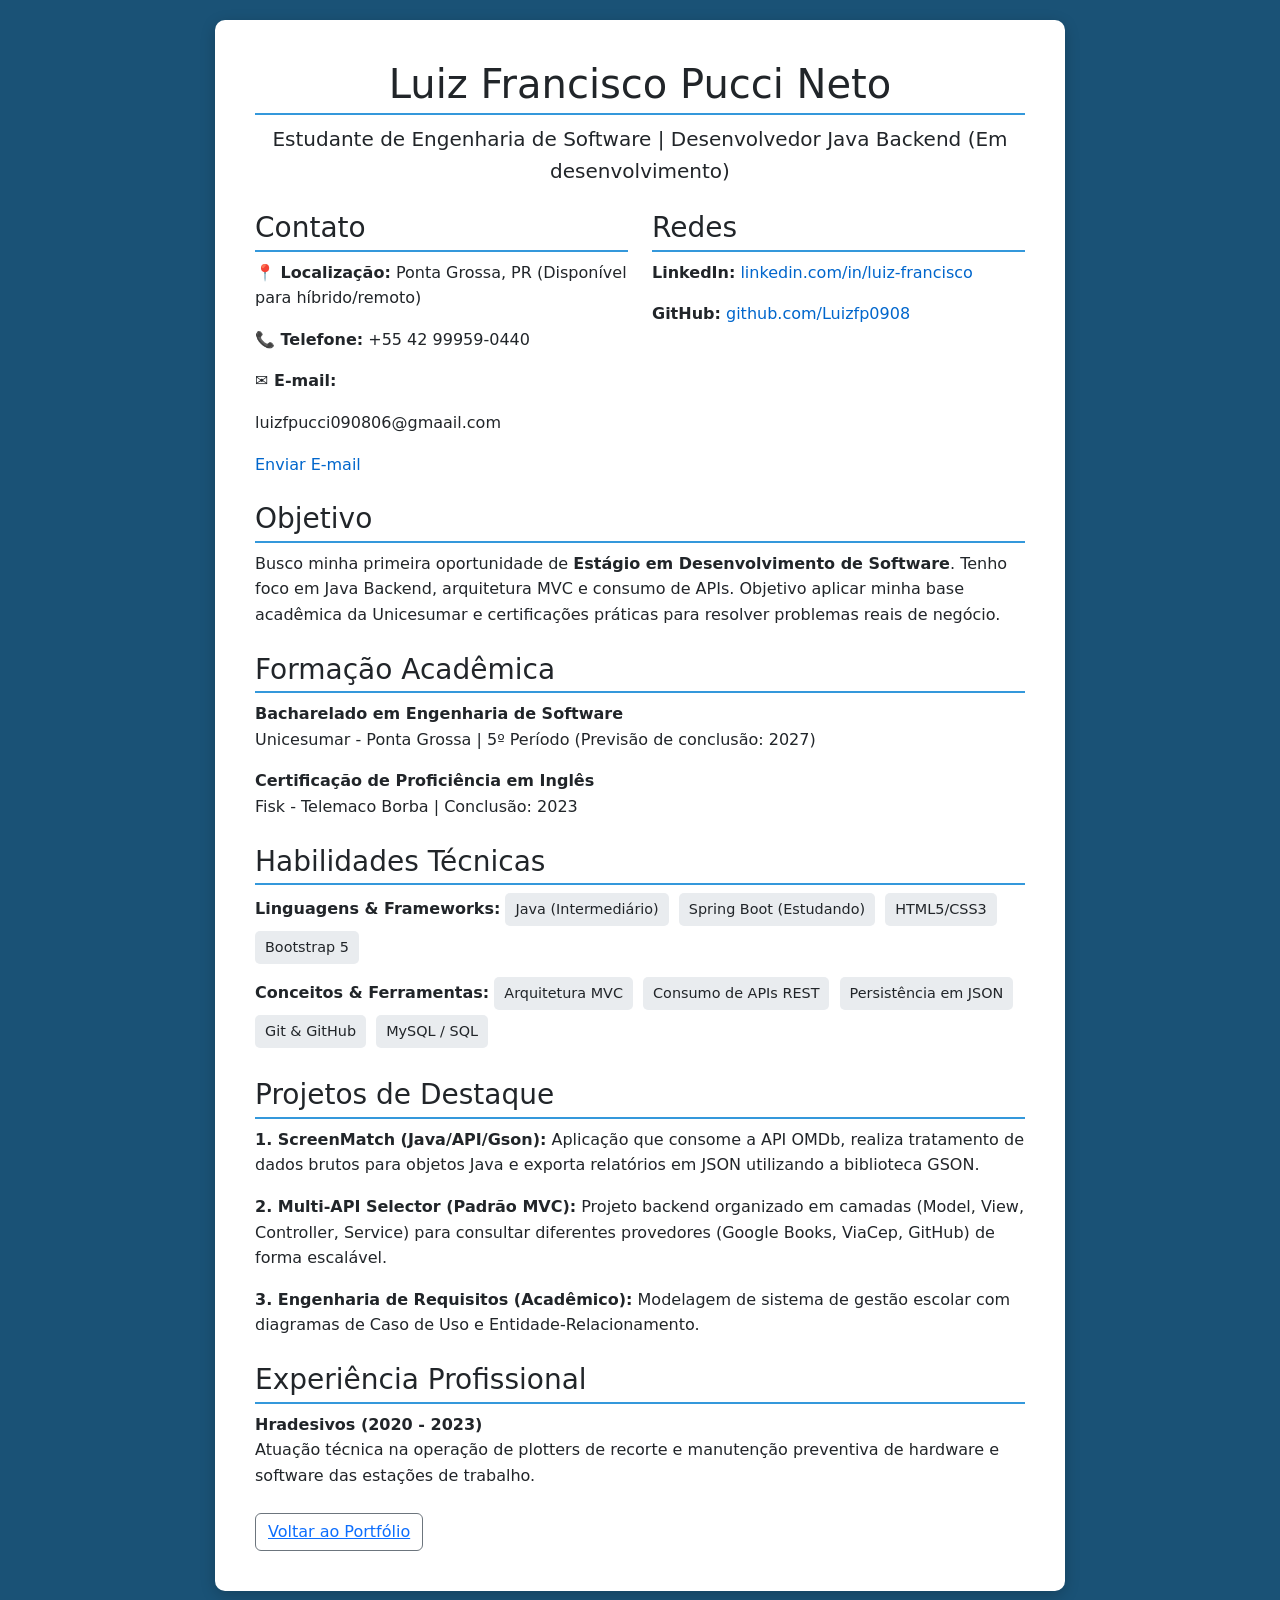
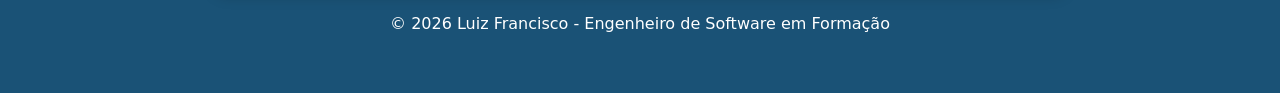
==== Projeto_LuizCurriculo.html @ 41b2319d "Fix email typo and update education information Corrected email address and updated educational deta" ====
<!doctype html>
<html lang="pt-br">
  <head>
    <meta charset="UTF-8" />
    <meta name="viewport" content="width=device-width, initial-scale=1.0" />
    <link
      href="https://cdn.jsdelivr.net/npm/bootstrap@5.3.3/dist/css/bootstrap.min.css"
      rel="stylesheet"
    />
    <link rel="shortcut icon" href="img/LogoLuiz.ico.ico" type="image/x-icon" />
    <title>Currículo - Luiz Francisco</title>
    <style>
      body {
        line-height: 1.6;
        margin: 0;
        padding: 20px;
        background-color: #1a5276; /* Tom de azul mais profissional */
      }

      h1,
      h3 {
        color: #212529;
        border-bottom: 2px solid #3498db;
        padding-bottom: 5px;
      }

      .container {
        border-radius: 10px;
        max-width: 850px;
        margin: 0 auto;
        background-color: #fff;
        padding: 40px;
        box-shadow: 0 4px 15px rgba(0, 0, 0, 0.2);
      }

      .section {
        margin-bottom: 25px;
      }

      .link {
        color: #0066cc;
        text-decoration: none;
        font-weight: 500;
      }

      .link:hover {
        text-decoration: underline;
      }

      .tech-badge {
        background-color: #e9ecef;
        padding: 5px 10px;
        border-radius: 5px;
        font-size: 0.9em;
        margin-right: 5px;
        display: inline-block;
        margin-bottom: 5px;
      }

      footer {
        color: white;
        text-align: center;
        padding: 20px;
      }

      .btn-group {
        gap: 10px;
        display: flex;
        margin-top: 20px;
      }

      .btn-group a {
        text-decoration: none;
        color: inherit;
      }
    </style>
  </head>

  <body>
    <div class="container">
      <header class="text-center mb-4">
        <h1>Luiz Francisco Pucci Neto</h1>
        <p class="lead">
          Estudante de Engenharia de Software | Desenvolvedor Java Backend (Em desenvolvimento)
        </p>
      </header>

      <div class="row">
        <div class="col-md-6">
          <div class="section">
            <h3>Contato</h3>
            <p>
              <strong>📍 Localização:</strong> Ponta Grossa, PR (Disponível para
              híbrido/remoto)
            </p>
            <p><strong>📞 Telefone:</strong> +55 42 99959-0440</p>
            <p>
              <strong>✉️ E-mail:</strong>
              <p>luizfpucci090806@gmaail.com</p>
              <a href="mailto:luizfpucci090806@gmail.com" class="link"
                >Enviar E-mail</a
              >
            </p>
          </div>
        </div>
        <div class="col-md-6">
          <div class="section">
            <h3>Redes</h3>
            <p>
              <strong>LinkedIn:</strong>
              <a
                href="https://www.linkedin.com/in/luiz-francisco-pucci-905b01300"
                target="_blank"
                class="link"
                >linkedin.com/in/luiz-francisco</a
              >
            </p>
            <p>
              <strong>GitHub:</strong>
              <a
                href="https://github.com/Luizfp0908"
                target="_blank"
                class="link"
                >github.com/Luizfp0908</a
              >
            </p>
          </div>
        </div>
      </div>

      <div class="section">
        <h3>Objetivo</h3>
        <p>
          Busco minha primeira oportunidade de
          <strong>Estágio em Desenvolvimento de Software</strong>. Tenho foco em
          Java Backend, arquitetura MVC e consumo de APIs. Objetivo aplicar
          minha base acadêmica da Unicesumar e certificações práticas para
          resolver problemas reais de negócio.
        </p>
      </div>

      <div class="section">
        <h3>Formação Acadêmica</h3>
        <p>
          <strong>Bacharelado em Engenharia de Software</strong><br />
          Unicesumar - Ponta Grossa | 5º Período (Previsão de conclusão: 2027)
        </p>
        <p>
          <strong>Certificação de Proficiência em Inglês</strong><br />
          Fisk - Telemaco Borba | Conclusão: 2023
        </p>
      </div>

      <div class="section">
        <h3>Habilidades Técnicas</h3>
        <div>
          <strong>Linguagens & Frameworks:</strong>
          <span class="tech-badge">Java (Intermediário)</span>
          <span class="tech-badge">Spring Boot (Estudando)</span>
          <span class="tech-badge">HTML5/CSS3</span>
          <span class="tech-badge">Bootstrap 5</span>
        </div>
        <div class="mt-2">
          <strong>Conceitos & Ferramentas:</strong>
          <span class="tech-badge">Arquitetura MVC</span>
          <span class="tech-badge">Consumo de APIs REST</span>
          <span class="tech-badge">Persistência em JSON</span>
          <span class="tech-badge">Git & GitHub</span>
          <span class="tech-badge">MySQL / SQL</span>
        </div>
      </div>

      <div class="section">
        <h3>Projetos de Destaque</h3>
        <p>
          <strong>1. ScreenMatch (Java/API/Gson):</strong> Aplicação que consome
          a API OMDb, realiza tratamento de dados brutos para objetos Java e
          exporta relatórios em JSON utilizando a biblioteca GSON.
        </p>
        <p>
          <strong>2. Multi-API Selector (Padrão MVC):</strong> Projeto backend
          organizado em camadas (Model, View, Controller, Service) para
          consultar diferentes provedores (Google Books, ViaCep, GitHub) de
          forma escalável.
        </p>
        <p>
          <strong>3. Engenharia de Requisitos (Acadêmico):</strong> Modelagem de
          sistema de gestão escolar com diagramas de Caso de Uso e
          Entidade-Relacionamento.
        </p>
      </div>

      <div class="section">
        <h3>Experiência Profissional</h3>
        <p>
          <strong>Hradesivos (2020 - 2023)</strong><br />
          Atuação técnica na operação de plotters de recorte e manutenção
          preventiva de hardware e software das estações de trabalho.
        </p>
      </div>

        <button type="button" class="btn btn-outline-secondary">
          <a href="https://luizfp0908.github.io/MeuCurriculo/">Voltar ao Portfólio</a>
        </button>
      </div>
    </div>

    <footer>
      <p>&copy; 2026 Luiz Francisco - Engenheiro de Software em Formação</p>
    </footer>
  </body>
</html>
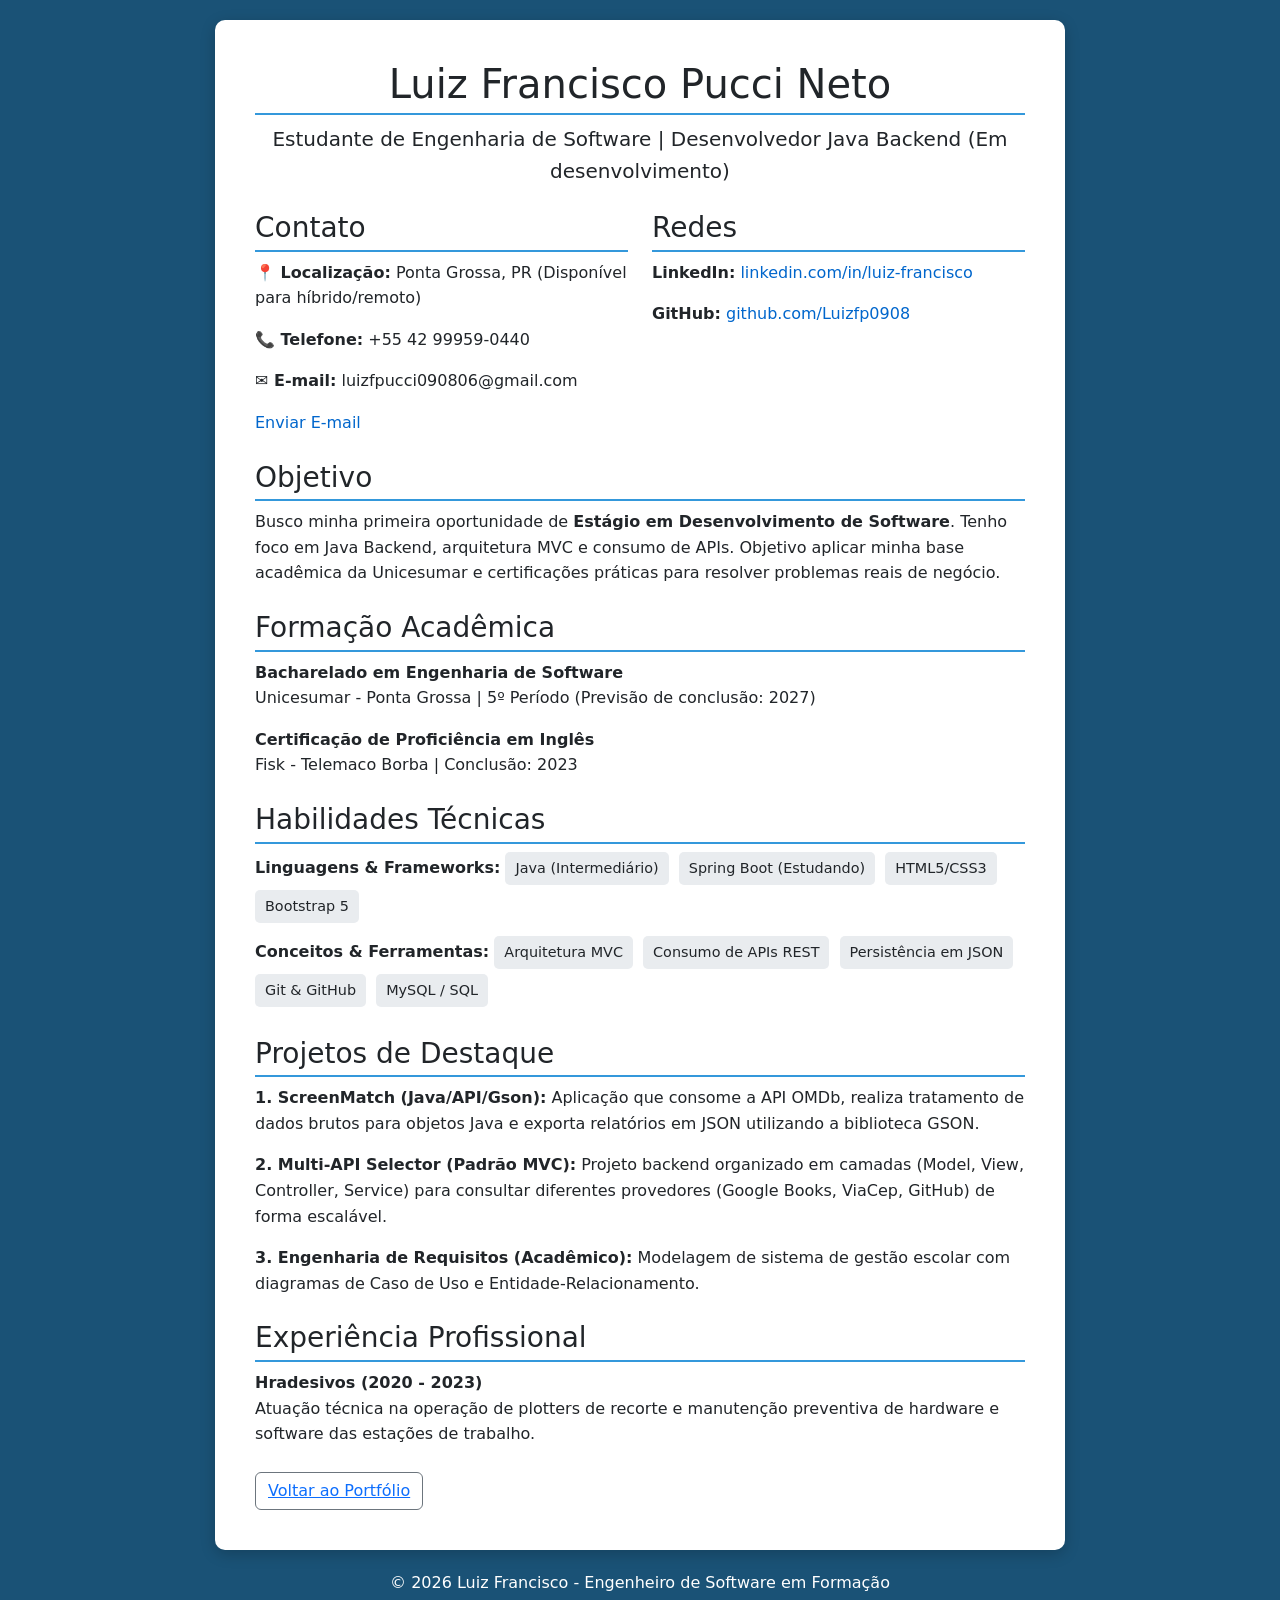
==== commit 336c0449: "Update Projeto_LuizCurriculo.html" ====
--- a/Projeto_LuizCurriculo.html
+++ b/Projeto_LuizCurriculo.html
@@ -14,7 +14,7 @@
         line-height: 1.6;
         margin: 0;
         padding: 20px;
-        background-color: #1a5276; /* Tom de azul mais profissional */
+        background-color: #1a5276;
       }
 
       h1,
@@ -95,11 +95,9 @@
             </p>
             <p><strong>📞 Telefone:</strong> +55 42 99959-0440</p>
             <p>
-              <strong>✉️ E-mail:</strong>
-              <p>luizfpucci090806@gmaail.com</p>
+              <strong>✉️ E-mail:</strong> luizfpucci090806@gmail.com</p>
               <a href="mailto:luizfpucci090806@gmail.com" class="link"
-                >Enviar E-mail</a
-              >
+                >Enviar E-mail</a>
             </p>
           </div>
         </div>
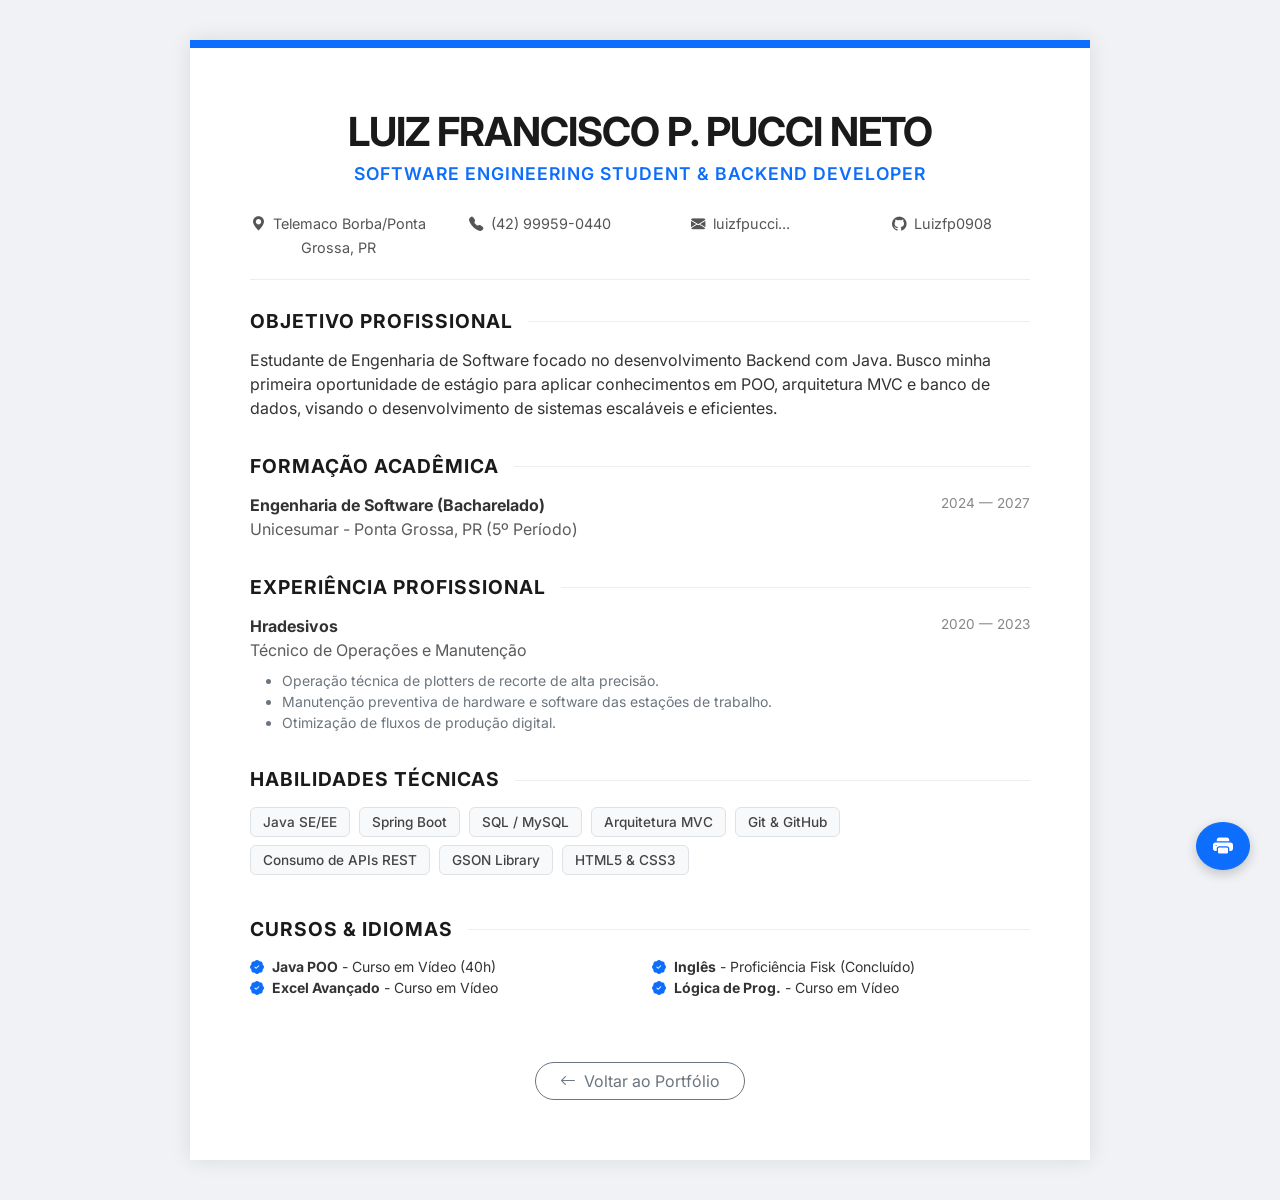
==== commit 6018838b: "Upload do portfólio completo" ====
--- a/Projeto_LuizCurriculo.html
+++ b/Projeto_LuizCurriculo.html
@@ -1,213 +1,219 @@
-<!doctype html>
-<html lang="pt-br">
-  <head>
-    <meta charset="UTF-8" />
-    <meta name="viewport" content="width=device-width, initial-scale=1.0" />
-    <link
-      href="https://cdn.jsdelivr.net/npm/bootstrap@5.3.3/dist/css/bootstrap.min.css"
-      rel="stylesheet"
-    />
-    <link rel="shortcut icon" href="img/LogoLuiz.ico.ico" type="image/x-icon" />
-    <title>Currículo - Luiz Francisco</title>
-    <style>
-      body {
-        line-height: 1.6;
-        margin: 0;
-        padding: 20px;
-        background-color: #1a5276;
-      }
-
-      h1,
-      h3 {
-        color: #212529;
-        border-bottom: 2px solid #3498db;
-        padding-bottom: 5px;
-      }
-
-      .container {
-        border-radius: 10px;
-        max-width: 850px;
-        margin: 0 auto;
-        background-color: #fff;
-        padding: 40px;
-        box-shadow: 0 4px 15px rgba(0, 0, 0, 0.2);
-      }
-
-      .section {
-        margin-bottom: 25px;
-      }
-
-      .link {
-        color: #0066cc;
-        text-decoration: none;
-        font-weight: 500;
-      }
-
-      .link:hover {
-        text-decoration: underline;
-      }
-
-      .tech-badge {
-        background-color: #e9ecef;
-        padding: 5px 10px;
-        border-radius: 5px;
-        font-size: 0.9em;
-        margin-right: 5px;
-        display: inline-block;
-        margin-bottom: 5px;
-      }
-
-      footer {
-        color: white;
-        text-align: center;
-        padding: 20px;
-      }
-
-      .btn-group {
-        gap: 10px;
-        display: flex;
-        margin-top: 20px;
-      }
-
-      .btn-group a {
-        text-decoration: none;
-        color: inherit;
-      }
-    </style>
-  </head>
-
-  <body>
-    <div class="container">
-      <header class="text-center mb-4">
-        <h1>Luiz Francisco Pucci Neto</h1>
-        <p class="lead">
-          Estudante de Engenharia de Software | Desenvolvedor Java Backend (Em desenvolvimento)
-        </p>
-      </header>
-
-      <div class="row">
-        <div class="col-md-6">
-          <div class="section">
-            <h3>Contato</h3>
-            <p>
-              <strong>📍 Localização:</strong> Ponta Grossa, PR (Disponível para
-              híbrido/remoto)
-            </p>
-            <p><strong>📞 Telefone:</strong> +55 42 99959-0440</p>
-            <p>
-              <strong>✉️ E-mail:</strong> luizfpucci090806@gmail.com</p>
-              <a href="mailto:luizfpucci090806@gmail.com" class="link"
-                >Enviar E-mail</a>
-            </p>
-          </div>
-        </div>
-        <div class="col-md-6">
-          <div class="section">
-            <h3>Redes</h3>
-            <p>
-              <strong>LinkedIn:</strong>
-              <a
-                href="https://www.linkedin.com/in/luiz-francisco-pucci-905b01300"
-                target="_blank"
-                class="link"
-                >linkedin.com/in/luiz-francisco</a
-              >
-            </p>
-            <p>
-              <strong>GitHub:</strong>
-              <a
-                href="https://github.com/Luizfp0908"
-                target="_blank"
-                class="link"
-                >github.com/Luizfp0908</a
-              >
-            </p>
-          </div>
-        </div>
-      </div>
-
-      <div class="section">
-        <h3>Objetivo</h3>
-        <p>
-          Busco minha primeira oportunidade de
-          <strong>Estágio em Desenvolvimento de Software</strong>. Tenho foco em
-          Java Backend, arquitetura MVC e consumo de APIs. Objetivo aplicar
-          minha base acadêmica da Unicesumar e certificações práticas para
-          resolver problemas reais de negócio.
-        </p>
-      </div>
-
-      <div class="section">
-        <h3>Formação Acadêmica</h3>
-        <p>
-          <strong>Bacharelado em Engenharia de Software</strong><br />
-          Unicesumar - Ponta Grossa | 5º Período (Previsão de conclusão: 2027)
-        </p>
-        <p>
-          <strong>Certificação de Proficiência em Inglês</strong><br />
-          Fisk - Telemaco Borba | Conclusão: 2023
-        </p>
-      </div>
-
-      <div class="section">
-        <h3>Habilidades Técnicas</h3>
-        <div>
-          <strong>Linguagens & Frameworks:</strong>
-          <span class="tech-badge">Java (Intermediário)</span>
-          <span class="tech-badge">Spring Boot (Estudando)</span>
-          <span class="tech-badge">HTML5/CSS3</span>
-          <span class="tech-badge">Bootstrap 5</span>
-        </div>
-        <div class="mt-2">
-          <strong>Conceitos & Ferramentas:</strong>
-          <span class="tech-badge">Arquitetura MVC</span>
-          <span class="tech-badge">Consumo de APIs REST</span>
-          <span class="tech-badge">Persistência em JSON</span>
-          <span class="tech-badge">Git & GitHub</span>
-          <span class="tech-badge">MySQL / SQL</span>
-        </div>
-      </div>
-
-      <div class="section">
-        <h3>Projetos de Destaque</h3>
-        <p>
-          <strong>1. ScreenMatch (Java/API/Gson):</strong> Aplicação que consome
-          a API OMDb, realiza tratamento de dados brutos para objetos Java e
-          exporta relatórios em JSON utilizando a biblioteca GSON.
-        </p>
-        <p>
-          <strong>2. Multi-API Selector (Padrão MVC):</strong> Projeto backend
-          organizado em camadas (Model, View, Controller, Service) para
-          consultar diferentes provedores (Google Books, ViaCep, GitHub) de
-          forma escalável.
-        </p>
-        <p>
-          <strong>3. Engenharia de Requisitos (Acadêmico):</strong> Modelagem de
-          sistema de gestão escolar com diagramas de Caso de Uso e
-          Entidade-Relacionamento.
-        </p>
-      </div>
-
-      <div class="section">
-        <h3>Experiência Profissional</h3>
-        <p>
-          <strong>Hradesivos (2020 - 2023)</strong><br />
-          Atuação técnica na operação de plotters de recorte e manutenção
-          preventiva de hardware e software das estações de trabalho.
-        </p>
-      </div>
-
-        <button type="button" class="btn btn-outline-secondary">
-          <a href="https://luizfp0908.github.io/MeuCurriculo/">Voltar ao Portfólio</a>
-        </button>
-      </div>
-    </div>
-
-    <footer>
-      <p>&copy; 2026 Luiz Francisco - Engenheiro de Software em Formação</p>
-    </footer>
-  </body>
-</html>
-
-
-
+<!DOCTYPE html>
+<html lang="pt-br">
+<head>
+    <meta charset="UTF-8">
+    <meta name="viewport" content="width=device-width, initial-scale=1.0">
+    <title>Currículo - Luiz Francisco</title>
+    <link href="https://cdn.jsdelivr.net/npm/bootstrap@5.3.3/dist/css/bootstrap.min.css" rel="stylesheet">
+    <link rel="stylesheet" href="https://cdn.jsdelivr.net/npm/bootstrap-icons@1.11.3/font/bootstrap-icons.min.css">
+    <style>
+        @import url('https://fonts.googleapis.com/css2?family=Inter:wght@300;400;600;700&display=swap');
+
+        body {
+            background-color: #f0f2f5;
+            font-family: 'Inter', sans-serif;
+            color: #333;
+            padding: 40px 0;
+        }
+
+        /* Simulação de Folha A4 */
+        .resume-container {
+            max-width: 900px;
+            margin: 0 auto;
+            background-color: #fff;
+            padding: 60px;
+            box-shadow: 0 0 20px rgba(0,0,0,0.1);
+            border-top: 8px solid #0d6efd; /* Detalhe profissional em azul */
+        }
+
+        header h1 {
+            font-weight: 700;
+            letter-spacing: -1px;
+            color: #1a1a1a;
+            margin-bottom: 5px;
+        }
+
+        .subtitle {
+            font-size: 1.1rem;
+            color: #0d6efd;
+            font-weight: 600;
+            text-transform: uppercase;
+            letter-spacing: 1px;
+        }
+
+        .contact-info {
+            border-bottom: 1px solid #eee;
+            padding-bottom: 20px;
+            margin-bottom: 30px;
+        }
+
+        .contact-info a {
+            color: #555;
+            text-decoration: none;
+            font-size: 0.9rem;
+            transition: 0.2s;
+        }
+
+        .contact-info a:hover {
+            color: #0d6efd;
+        }
+
+        h3 {
+            font-size: 1.2rem;
+            font-weight: 700;
+            color: #1a1a1a;
+            text-transform: uppercase;
+            letter-spacing: 1px;
+            margin-bottom: 15px;
+            display: flex;
+            align-items: center;
+        }
+
+        h3::after {
+            content: "";
+            flex: 1;
+            height: 1px;
+            background: #eee;
+            margin-left: 15px;
+        }
+
+        .section-content {
+            margin-bottom: 35px;
+        }
+
+        .item-title {
+            font-weight: 700;
+            color: #333;
+        }
+
+        .item-date {
+            font-size: 0.85rem;
+            color: #888;
+            float: right;
+        }
+
+        .tech-badge {
+            background-color: #f8f9fa;
+            border: 1px solid #dee2e6;
+            color: #444;
+            padding: 4px 12px;
+            border-radius: 6px;
+            font-size: 0.85rem;
+            font-weight: 500;
+            display: inline-block;
+            margin: 0 5px 8px 0;
+        }
+
+        .btn-print {
+            position: fixed;
+            bottom: 30px;
+            right: 30px;
+            box-shadow: 0 4px 12px rgba(0,0,0,0.2);
+        }
+
+        /* Ajuste para Impressão */
+        @media print {
+            body { background: none; padding: 0; }
+            .resume-container { box-shadow: none; border: none; width: 100%; max-width: 100%; padding: 20px; }
+            .btn-print, .btn-back { display: none; }
+        }
+    </style>
+</head>
+<body>
+
+    <div class="resume-container">
+        <header class="text-center mb-4">
+            <h1>LUIZ FRANCISCO P. PUCCI NETO</h1>
+            <p class="subtitle">Software Engineering Student & Backend Developer</p>
+        </header>
+
+        <div class="contact-info">
+            <div class="row text-center">
+                <div class="col-md-3">
+                    <a href="#"><i class="bi bi-geo-alt-fill me-1"></i> Telemaco Borba/Ponta Grossa, PR</a>
+                </div>
+                <div class="col-md-3">
+                    <a href="tel:42999590440"><i class="bi bi-telephone-fill me-1"></i> (42) 99959-0440</a>
+                </div>
+                <div class="col-md-3">
+                    <a href="mailto:luizfpucci090806@gmail.com"><i class="bi bi-envelope-fill me-1"></i> luizfpucci...</a>
+                </div>
+                <div class="col-md-3">
+                    <a href="https://github.com/Luizfp0908" target="_blank"><i class="bi bi-github me-1"></i> Luizfp0908</a>
+                </div>
+            </div>
+        </div>
+
+        <div class="section-content">
+            <h3>Objetivo Profissional</h3>
+            <p>Estudante de Engenharia de Software focado no desenvolvimento Backend com Java. Busco minha primeira oportunidade de estágio para aplicar conhecimentos em POO, arquitetura MVC e banco de dados, visando o desenvolvimento de sistemas escaláveis e eficientes.</p>
+        </div>
+
+        <div class="section-content">
+            <h3>Formação Acadêmica</h3>
+            <div class="mb-3">
+                <span class="item-date">2024 — 2027</span>
+                <div class="item-title">Engenharia de Software (Bacharelado)</div>
+                <div class="text-muted">Unicesumar - Ponta Grossa, PR (5º Período)</div>
+            </div>
+        </div>
+
+        <div class="section-content">
+            <h3>Experiência Profissional</h3>
+            <div class="mb-3">
+                <span class="item-date">2020 — 2023</span>
+                <div class="item-title">Hradesivos</div>
+                <div class="text-muted mb-2">Técnico de Operações e Manutenção</div>
+                <ul class="small text-secondary">
+                    <li>Operação técnica de plotters de recorte de alta precisão.</li>
+                    <li>Manutenção preventiva de hardware e software das estações de trabalho.</li>
+                    <li>Otimização de fluxos de produção digital.</li>
+                </ul>
+            </div>
+        </div>
+
+        <div class="section-content">
+            <h3>Habilidades Técnicas</h3>
+            <div class="mt-2">
+                <span class="tech-badge">Java SE/EE</span>
+                <span class="tech-badge">Spring Boot</span>
+                <span class="tech-badge">SQL / MySQL</span>
+                <span class="tech-badge">Arquitetura MVC</span>
+                <span class="tech-badge">Git & GitHub</span>
+                <span class="tech-badge">Consumo de APIs REST</span>
+                <span class="tech-badge">GSON Library</span>
+                <span class="tech-badge">HTML5 & CSS3</span>
+            </div>
+        </div>
+
+        <div class="section-content">
+            <h3>Cursos & Idiomas</h3>
+            <div class="row small">
+                <div class="col-md-6">
+                    <ul class="list-unstyled">
+                        <li><i class="bi bi-patch-check-fill text-primary me-2"></i><strong>Java POO</strong> - Curso em Vídeo (40h)</li>
+                        <li><i class="bi bi-patch-check-fill text-primary me-2"></i><strong>Excel Avançado</strong> - Curso em Vídeo</li>
+                    </ul>
+                </div>
+                <div class="col-md-6">
+                    <ul class="list-unstyled">
+                        <li><i class="bi bi-patch-check-fill text-primary me-2"></i><strong>Inglês</strong> - Proficiência Fisk (Concluído)</li>
+                        <li><i class="bi bi-patch-check-fill text-primary me-2"></i><strong>Lógica de Prog.</strong> - Curso em Vídeo</li>
+                    </ul>
+                </div>
+            </div>
+        </div>
+
+        <div class="text-center mt-5 btn-back">
+            <a href="index.html" class="btn btn-outline-secondary rounded-pill px-4">
+                <i class="bi bi-arrow-left me-2"></i>Voltar ao Portfólio
+            </a>
+        </div>
+    </div>
+
+    <button onclick="window.print()" class="btn btn-primary btn-lg rounded-circle btn-print">
+        <i class="bi bi-printer-fill"></i>
+    </button>
+
+</body>
+</html>
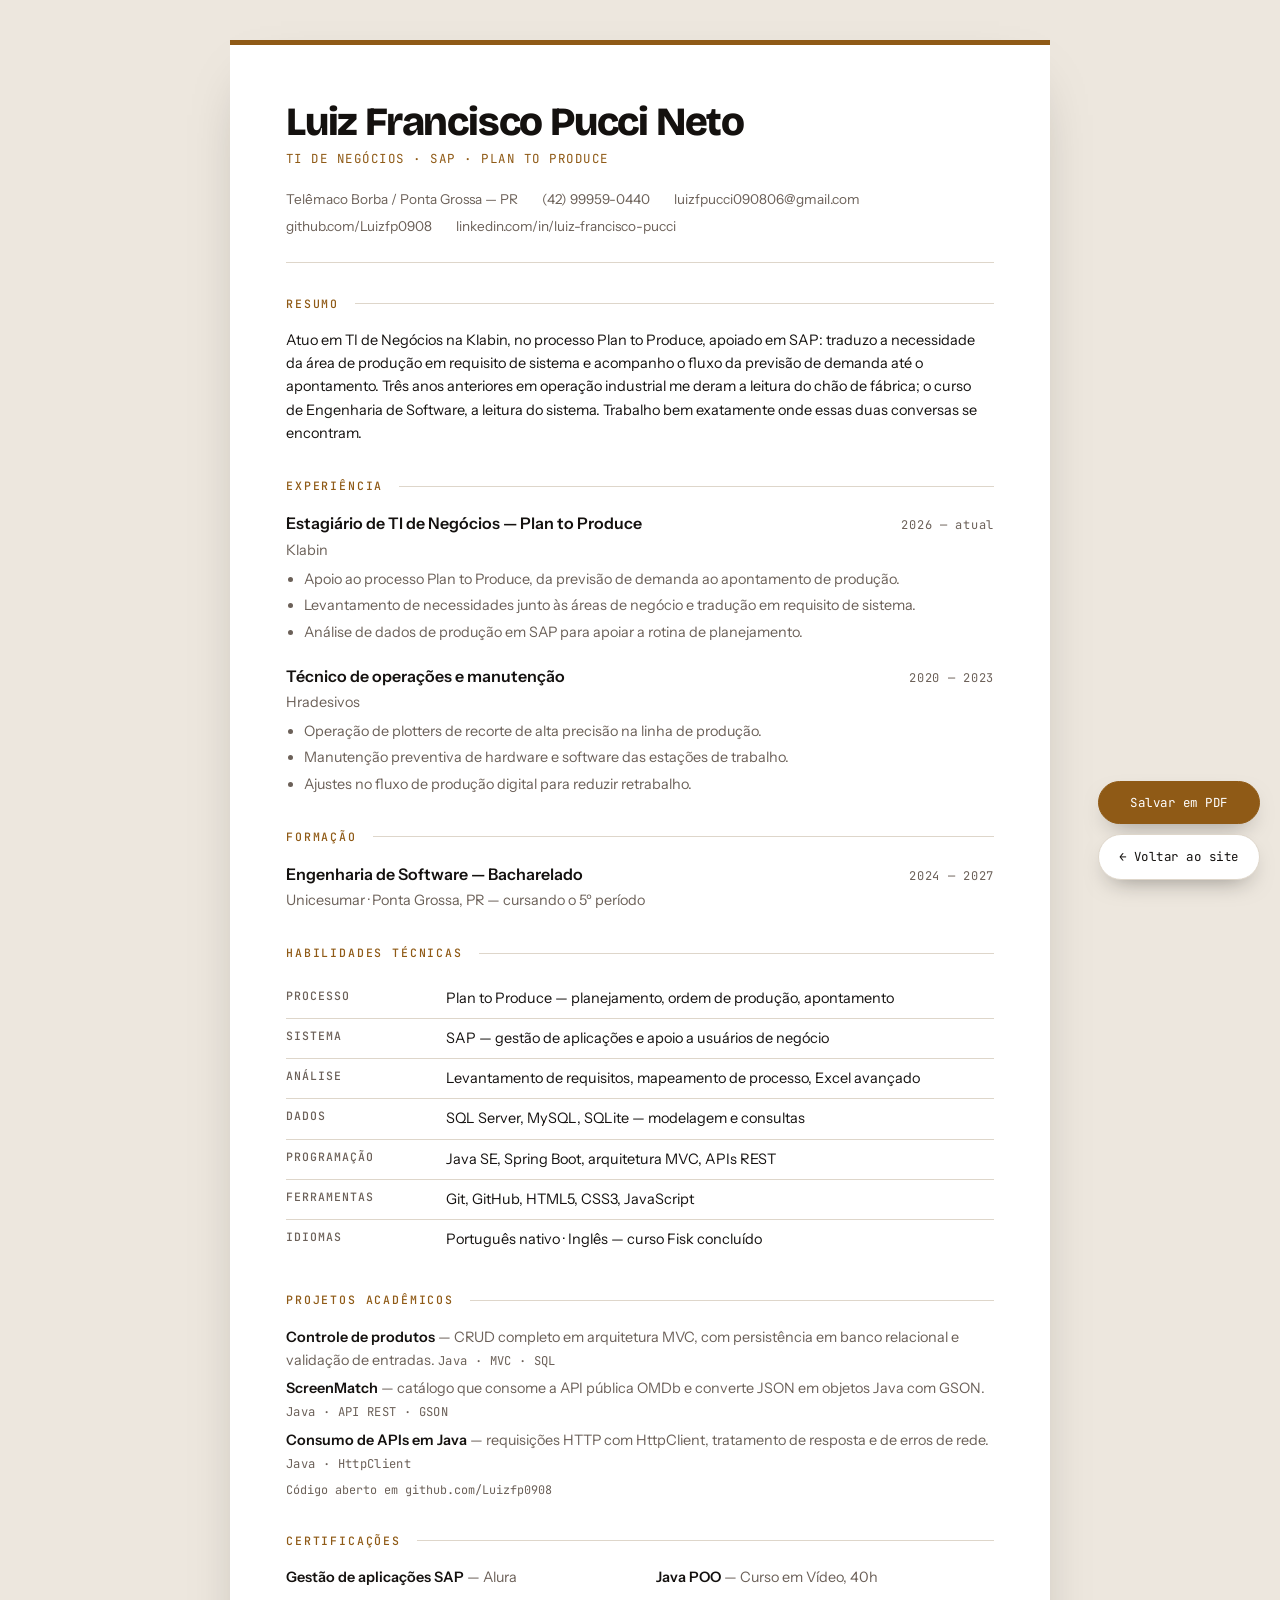
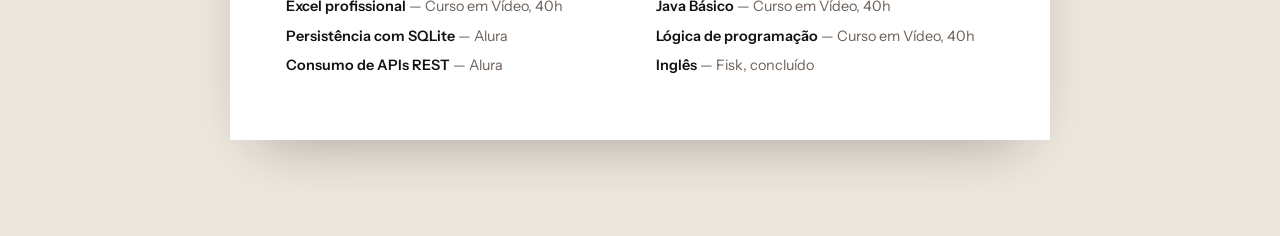
==== commit 40f10c63: "feat: atualização do site" ====
--- a/Projeto_LuizCurriculo.html
+++ b/Projeto_LuizCurriculo.html
@@ -1,219 +1,311 @@
 <!DOCTYPE html>
-<html lang="pt-br">
+<html lang="pt-BR">
 <head>
-    <meta charset="UTF-8">
-    <meta name="viewport" content="width=device-width, initial-scale=1.0">
-    <title>Currículo - Luiz Francisco</title>
-    <link href="https://cdn.jsdelivr.net/npm/bootstrap@5.3.3/dist/css/bootstrap.min.css" rel="stylesheet">
-    <link rel="stylesheet" href="https://cdn.jsdelivr.net/npm/bootstrap-icons@1.11.3/font/bootstrap-icons.min.css">
-    <style>
-        @import url('https://fonts.googleapis.com/css2?family=Inter:wght@300;400;600;700&display=swap');
-
-        body {
-            background-color: #f0f2f5;
-            font-family: 'Inter', sans-serif;
-            color: #333;
-            padding: 40px 0;
-        }
-
-        /* Simulação de Folha A4 */
-        .resume-container {
-            max-width: 900px;
-            margin: 0 auto;
-            background-color: #fff;
-            padding: 60px;
-            box-shadow: 0 0 20px rgba(0,0,0,0.1);
-            border-top: 8px solid #0d6efd; /* Detalhe profissional em azul */
-        }
-
-        header h1 {
-            font-weight: 700;
-            letter-spacing: -1px;
-            color: #1a1a1a;
-            margin-bottom: 5px;
-        }
-
-        .subtitle {
-            font-size: 1.1rem;
-            color: #0d6efd;
-            font-weight: 600;
-            text-transform: uppercase;
-            letter-spacing: 1px;
-        }
-
-        .contact-info {
-            border-bottom: 1px solid #eee;
-            padding-bottom: 20px;
-            margin-bottom: 30px;
-        }
-
-        .contact-info a {
-            color: #555;
-            text-decoration: none;
-            font-size: 0.9rem;
-            transition: 0.2s;
-        }
-
-        .contact-info a:hover {
-            color: #0d6efd;
-        }
-
-        h3 {
-            font-size: 1.2rem;
-            font-weight: 700;
-            color: #1a1a1a;
-            text-transform: uppercase;
-            letter-spacing: 1px;
-            margin-bottom: 15px;
-            display: flex;
-            align-items: center;
-        }
-
-        h3::after {
-            content: "";
-            flex: 1;
-            height: 1px;
-            background: #eee;
-            margin-left: 15px;
-        }
-
-        .section-content {
-            margin-bottom: 35px;
-        }
-
-        .item-title {
-            font-weight: 700;
-            color: #333;
-        }
-
-        .item-date {
-            font-size: 0.85rem;
-            color: #888;
-            float: right;
-        }
-
-        .tech-badge {
-            background-color: #f8f9fa;
-            border: 1px solid #dee2e6;
-            color: #444;
-            padding: 4px 12px;
-            border-radius: 6px;
-            font-size: 0.85rem;
-            font-weight: 500;
-            display: inline-block;
-            margin: 0 5px 8px 0;
-        }
-
-        .btn-print {
-            position: fixed;
-            bottom: 30px;
-            right: 30px;
-            box-shadow: 0 4px 12px rgba(0,0,0,0.2);
-        }
-
-        /* Ajuste para Impressão */
-        @media print {
-            body { background: none; padding: 0; }
-            .resume-container { box-shadow: none; border: none; width: 100%; max-width: 100%; padding: 20px; }
-            .btn-print, .btn-back { display: none; }
-        }
-    </style>
+<meta charset="UTF-8">
+<meta name="viewport" content="width=device-width, initial-scale=1">
+<title>Currículo — Luiz Francisco Pucci Neto</title>
+<meta name="description" content="Currículo de Luiz Francisco Pucci Neto — TI de Negócios e SAP na Klabin, estudante de Engenharia de Software.">
+<meta name="robots" content="index, follow">
+<link rel="icon" href="img/LogoLuiz.ico.ico" sizes="any">
+<link rel="preconnect" href="https://fonts.googleapis.com">
+<link rel="preconnect" href="https://fonts.gstatic.com" crossorigin>
+<link href="https://fonts.googleapis.com/css2?family=Bricolage+Grotesque:wght@700;800&family=Instrument+Sans:wght@400;500;600&family=JetBrains+Mono:wght@400;500&display=swap" rel="stylesheet">
+
+<style>
+  :root{
+    --tinta:#14110F;
+    --cinza:#6B6058;
+    --linha:#DED6CA;
+    --papel:#EDE7DE;
+    --folha:#FFFFFF;
+    --ambar:#8F5A16;
+    --f-display:'Bricolage Grotesque','Arial Black',system-ui,sans-serif;
+    --f-corpo:'Instrument Sans',system-ui,-apple-system,'Segoe UI',sans-serif;
+    --f-mono:'JetBrains Mono',ui-monospace,SFMono-Regular,Consolas,monospace;
+  }
+
+  *,*::before,*::after{ box-sizing:border-box; }
+
+  body{
+    margin:0;
+    background:var(--papel);
+    color:var(--tinta);
+    font-family:var(--f-corpo);
+    font-size:14.5px;
+    line-height:1.6;
+    padding:2.5rem 1rem 6rem;
+    -webkit-font-smoothing:antialiased;
+  }
+
+  a{ color:inherit; }
+  :focus-visible{ outline:2px solid var(--ambar); outline-offset:3px; }
+
+  .folha{
+    max-width:820px; margin-inline:auto;
+    background:var(--folha);
+    padding:clamp(2rem,5vw,3.5rem);
+    box-shadow:0 24px 60px -30px rgba(20,17,15,.4);
+    border-top:5px solid var(--ambar);
+  }
+
+  /* ---------- cabeçalho ---------- */
+
+  .cabeca{ border-bottom:1px solid var(--linha); padding-bottom:1.5rem; margin-bottom:2rem; }
+  .cabeca h1{
+    font-family:var(--f-display); font-weight:800;
+    font-size:clamp(1.75rem,5.5vw,2.5rem);
+    letter-spacing:-.03em; line-height:1.05;
+    margin:0 0 .35rem;
+  }
+  .cabeca .papel-cargo{
+    font-family:var(--f-mono); font-size:.78rem;
+    letter-spacing:.12em; text-transform:uppercase;
+    color:var(--ambar); margin:0 0 1.25rem;
+  }
+
+  .contatos{
+    list-style:none; margin:0; padding:0;
+    display:flex; flex-wrap:wrap; gap:.35rem 1.5rem;
+    font-size:.85rem;
+  }
+  .contatos a, .contatos span{ color:var(--cinza); text-decoration:none; }
+  .contatos a:hover{ color:var(--ambar); text-decoration:underline; text-underline-offset:2px; }
+
+  /* ---------- seções ---------- */
+
+  .bloco{ margin-bottom:2rem; }
+  .bloco:last-of-type{ margin-bottom:0; }
+
+  .bloco h2{
+    font-family:var(--f-mono);
+    font-size:.72rem; font-weight:500;
+    letter-spacing:.16em; text-transform:uppercase;
+    color:var(--ambar);
+    margin:0 0 1rem;
+    display:flex; align-items:center; gap:1rem;
+  }
+  .bloco h2::after{ content:''; flex:1; height:1px; background:var(--linha); }
+
+  .bloco > p{ margin:0; max-width:70ch; }
+
+  .entrada{ margin-bottom:1.25rem; }
+  .entrada:last-child{ margin-bottom:0; }
+
+  .entrada__topo{
+    display:flex; flex-wrap:wrap; align-items:baseline;
+    justify-content:space-between; gap:.25rem 1rem;
+  }
+  .entrada__nome{ font-weight:600; font-size:1rem; margin:0; }
+  .entrada__data{
+    font-family:var(--f-mono); font-size:.75rem;
+    letter-spacing:.06em; color:var(--cinza); white-space:nowrap;
+  }
+  .entrada__org{ color:var(--cinza); font-size:.9rem; margin:.1rem 0 .4rem; }
+  .entrada ul{ margin:.35rem 0 0; padding-left:1.1rem; color:var(--cinza); font-size:.9rem; }
+  .entrada li{ margin-bottom:.2rem; }
+
+  /* ---------- habilidades ---------- */
+
+  .habilidades{ list-style:none; margin:0; padding:0; }
+  .habilidades li{
+    display:grid; grid-template-columns:9rem 1fr; gap:.25rem 1rem;
+    padding:.5rem 0; border-bottom:1px solid var(--linha);
+  }
+  .habilidades li:last-child{ border-bottom:none; }
+  .habilidades b{
+    font-family:var(--f-mono); font-weight:500; font-size:.72rem;
+    letter-spacing:.09em; text-transform:uppercase; color:var(--cinza);
+  }
+
+  .compacta{ list-style:none; margin:0; padding:0; font-size:.9rem; color:var(--cinza); }
+  .compacta li{ margin-bottom:.35rem; }
+  .compacta b{ color:var(--tinta); font-weight:600; }
+  .compacta i{ font-family:var(--f-mono); font-style:normal; font-size:.76rem; letter-spacing:.03em; }
+  .fonte{ margin:.5rem 0 0; font-family:var(--f-mono); font-size:.74rem; color:var(--cinza); }
+
+  .cursos{ list-style:none; margin:0; padding:0; columns:2; column-gap:2rem; font-size:.9rem; }
+  .cursos li{ break-inside:avoid; margin-bottom:.4rem; color:var(--cinza); }
+  .cursos b{ color:var(--tinta); font-weight:600; }
+
+  /* ---------- ações ---------- */
+
+  .acoes{
+    position:fixed; right:1.25rem; bottom:1.25rem;
+    display:flex; flex-direction:column; gap:.6rem; z-index:10;
+  }
+  .acao{
+    font-family:var(--f-mono); font-size:.78rem; letter-spacing:.04em;
+    text-decoration:none; cursor:pointer;
+    padding:.75rem 1.25rem; border-radius:99px;
+    border:1px solid var(--linha); background:var(--folha); color:var(--tinta);
+    box-shadow:0 10px 24px -12px rgba(20,17,15,.5);
+    transition:transform .2s ease, background .2s ease, color .2s ease;
+  }
+  .acao:hover{ transform:translateY(-2px); }
+  .acao--forte{ background:var(--ambar); border-color:var(--ambar); color:#fff; }
+
+  /* ---------- impressão / salvar em PDF ---------- */
+
+  @page{ size:A4; margin:10mm 13mm; }
+
+  @media print{
+    body{ background:#fff; padding:0; font-size:9.5pt; line-height:1.33; }
+    .folha{
+      max-width:none; box-shadow:none; padding:0;
+      border-top:3px solid #000;
+      padding-top:.6rem;
+    }
+    .acoes{ display:none !important; }
+    .bloco{ break-inside:avoid; margin-bottom:.52rem; }
+    .bloco > p{ max-width:none; }
+    .bloco h2{ margin-bottom:.5rem; }
+    .cabeca{ padding-bottom:.7rem; margin-bottom:.9rem; }
+    .cabeca h1{ font-size:20pt; }
+    .entrada{ margin-bottom:.6rem; }
+    .entrada__nome{ font-size:10.4pt; }
+    .entrada ul{ margin-top:.15rem; }
+    .entrada li{ margin-bottom:0; }
+    .habilidades li{ padding:.24rem 0; }
+    .cursos{ columns:1; font-size:8.6pt; line-height:1.5; }
+    .cursos li{ display:inline; }
+    .cursos li:not(:last-child)::after{ content:"  ·  "; color:#999; }
+    .cursos li{ margin-bottom:.1rem; }
+    .compacta li{ margin-bottom:.15rem; }
+    .compacta{ font-size:9.1pt; }
+    .bloco--cursos{ break-inside:auto; }
+    .entrada{ break-inside:avoid; }
+    .bloco h2{ color:#000; }
+    .cabeca .papel-cargo{ color:#000; }
+    a{ text-decoration:none; }
+  }
+
+  @media (max-width:560px){
+    .habilidades li{ grid-template-columns:1fr; }
+    .cursos{ columns:1; }
+    .acoes{ right:.75rem; bottom:.75rem; }
+  }
+
+  @media (prefers-reduced-motion:reduce){
+    *{ transition-duration:.01ms !important; }
+  }
+</style>
 </head>
+
 <body>
 
-    <div class="resume-container">
-        <header class="text-center mb-4">
-            <h1>LUIZ FRANCISCO P. PUCCI NETO</h1>
-            <p class="subtitle">Software Engineering Student & Backend Developer</p>
-        </header>
-
-        <div class="contact-info">
-            <div class="row text-center">
-                <div class="col-md-3">
-                    <a href="#"><i class="bi bi-geo-alt-fill me-1"></i> Telemaco Borba/Ponta Grossa, PR</a>
-                </div>
-                <div class="col-md-3">
-                    <a href="tel:42999590440"><i class="bi bi-telephone-fill me-1"></i> (42) 99959-0440</a>
-                </div>
-                <div class="col-md-3">
-                    <a href="mailto:luizfpucci090806@gmail.com"><i class="bi bi-envelope-fill me-1"></i> luizfpucci...</a>
-                </div>
-                <div class="col-md-3">
-                    <a href="https://github.com/Luizfp0908" target="_blank"><i class="bi bi-github me-1"></i> Luizfp0908</a>
-                </div>
-            </div>
-        </div>
-
-        <div class="section-content">
-            <h3>Objetivo Profissional</h3>
-            <p>Estudante de Engenharia de Software focado no desenvolvimento Backend com Java. Busco minha primeira oportunidade de estágio para aplicar conhecimentos em POO, arquitetura MVC e banco de dados, visando o desenvolvimento de sistemas escaláveis e eficientes.</p>
-        </div>
-
-        <div class="section-content">
-            <h3>Formação Acadêmica</h3>
-            <div class="mb-3">
-                <span class="item-date">2024 — 2027</span>
-                <div class="item-title">Engenharia de Software (Bacharelado)</div>
-                <div class="text-muted">Unicesumar - Ponta Grossa, PR (5º Período)</div>
-            </div>
-        </div>
-
-        <div class="section-content">
-            <h3>Experiência Profissional</h3>
-            <div class="mb-3">
-                <span class="item-date">2020 — 2023</span>
-                <div class="item-title">Hradesivos</div>
-                <div class="text-muted mb-2">Técnico de Operações e Manutenção</div>
-                <ul class="small text-secondary">
-                    <li>Operação técnica de plotters de recorte de alta precisão.</li>
-                    <li>Manutenção preventiva de hardware e software das estações de trabalho.</li>
-                    <li>Otimização de fluxos de produção digital.</li>
-                </ul>
-            </div>
-        </div>
-
-        <div class="section-content">
-            <h3>Habilidades Técnicas</h3>
-            <div class="mt-2">
-                <span class="tech-badge">Java SE/EE</span>
-                <span class="tech-badge">Spring Boot</span>
-                <span class="tech-badge">SQL / MySQL</span>
-                <span class="tech-badge">Arquitetura MVC</span>
-                <span class="tech-badge">Git & GitHub</span>
-                <span class="tech-badge">Consumo de APIs REST</span>
-                <span class="tech-badge">GSON Library</span>
-                <span class="tech-badge">HTML5 & CSS3</span>
-            </div>
-        </div>
-
-        <div class="section-content">
-            <h3>Cursos & Idiomas</h3>
-            <div class="row small">
-                <div class="col-md-6">
-                    <ul class="list-unstyled">
-                        <li><i class="bi bi-patch-check-fill text-primary me-2"></i><strong>Java POO</strong> - Curso em Vídeo (40h)</li>
-                        <li><i class="bi bi-patch-check-fill text-primary me-2"></i><strong>Excel Avançado</strong> - Curso em Vídeo</li>
-                    </ul>
-                </div>
-                <div class="col-md-6">
-                    <ul class="list-unstyled">
-                        <li><i class="bi bi-patch-check-fill text-primary me-2"></i><strong>Inglês</strong> - Proficiência Fisk (Concluído)</li>
-                        <li><i class="bi bi-patch-check-fill text-primary me-2"></i><strong>Lógica de Prog.</strong> - Curso em Vídeo</li>
-                    </ul>
-                </div>
-            </div>
-        </div>
-
-        <div class="text-center mt-5 btn-back">
-            <a href="index.html" class="btn btn-outline-secondary rounded-pill px-4">
-                <i class="bi bi-arrow-left me-2"></i>Voltar ao Portfólio
-            </a>
-        </div>
+<article class="folha">
+
+  <header class="cabeca">
+    <h1>Luiz Francisco Pucci Neto</h1>
+    <p class="papel-cargo">TI de Negócios · SAP · Plan to Produce</p>
+    <ul class="contatos">
+      <li><span>Telêmaco Borba / Ponta Grossa — PR</span></li>
+      <li><a href="tel:+5542999590440">(42) 99959-0440</a></li>
+      <li><a href="mailto:luizfpucci090806@gmail.com">luizfpucci090806@gmail.com</a></li>
+      <li><a href="https://github.com/Luizfp0908" target="_blank" rel="noopener">github.com/Luizfp0908</a></li>
+      <li><a href="https://www.linkedin.com/in/luiz-francisco-pucci-905b01300" target="_blank" rel="noopener">linkedin.com/in/luiz-francisco-pucci</a></li>
+    </ul>
+  </header>
+
+  <section class="bloco">
+    <h2>Resumo</h2>
+    <p>
+      Atuo em TI de Negócios na Klabin, no processo Plan to Produce, apoiado em SAP: traduzo
+      a necessidade da área de produção em requisito de sistema e acompanho o fluxo da previsão
+      de demanda até o apontamento. Três anos anteriores em operação industrial me deram a
+      leitura do chão de fábrica; o curso de Engenharia de Software, a leitura do sistema.
+      Trabalho bem exatamente onde essas duas conversas se encontram.
+    </p>
+  </section>
+
+  <section class="bloco">
+    <h2>Experiência</h2>
+
+    <!-- TODO Luiz: ajuste o mês de início, ex.: "ago. 2026 — atual". -->
+    <div class="entrada">
+      <div class="entrada__topo">
+        <h3 class="entrada__nome">Estagiário de TI de Negócios — Plan to Produce</h3>
+        <span class="entrada__data">2026 — atual</span>
+      </div>
+      <p class="entrada__org">Klabin</p>
+      <ul>
+        <li>Apoio ao processo Plan to Produce, da previsão de demanda ao apontamento de produção.</li>
+        <li>Levantamento de necessidades junto às áreas de negócio e tradução em requisito de sistema.</li>
+        <li>Análise de dados de produção em SAP para apoiar a rotina de planejamento.</li>
+      </ul>
     </div>
 
-    <button onclick="window.print()" class="btn btn-primary btn-lg rounded-circle btn-print">
-        <i class="bi bi-printer-fill"></i>
-    </button>
+    <div class="entrada">
+      <div class="entrada__topo">
+        <h3 class="entrada__nome">Técnico de operações e manutenção</h3>
+        <span class="entrada__data">2020 — 2023</span>
+      </div>
+      <p class="entrada__org">Hradesivos</p>
+      <ul>
+        <li>Operação de plotters de recorte de alta precisão na linha de produção.</li>
+        <li>Manutenção preventiva de hardware e software das estações de trabalho.</li>
+        <li>Ajustes no fluxo de produção digital para reduzir retrabalho.</li>
+      </ul>
+    </div>
+  </section>
+
+  <section class="bloco">
+    <h2>Formação</h2>
+    <div class="entrada">
+      <div class="entrada__topo">
+        <h3 class="entrada__nome">Engenharia de Software — Bacharelado</h3>
+        <span class="entrada__data">2024 — 2027</span>
+      </div>
+      <p class="entrada__org">Unicesumar · Ponta Grossa, PR — cursando o 5º período</p>
+    </div>
+  </section>
+
+  <section class="bloco">
+    <h2>Habilidades técnicas</h2>
+    <ul class="habilidades">
+      <li><b>Processo</b><span>Plan to Produce — planejamento, ordem de produção, apontamento</span></li>
+      <li><b>Sistema</b><span>SAP — gestão de aplicações e apoio a usuários de negócio</span></li>
+      <li><b>Análise</b><span>Levantamento de requisitos, mapeamento de processo, Excel avançado</span></li>
+      <li><b>Dados</b><span>SQL Server, MySQL, SQLite — modelagem e consultas</span></li>
+      <li><b>Programação</b><span>Java SE, Spring Boot, arquitetura MVC, APIs REST</span></li>
+      <li><b>Ferramentas</b><span>Git, GitHub, HTML5, CSS3, JavaScript</span></li>
+      <li><b>Idiomas</b><span>Português nativo · Inglês — curso Fisk concluído</span></li>
+    </ul>
+  </section>
+
+  <section class="bloco">
+    <h2>Projetos acadêmicos</h2>
+    <ul class="compacta">
+      <li><b>Controle de produtos</b> — CRUD completo em arquitetura MVC, com persistência
+        em banco relacional e validação de entradas. <i>Java · MVC · SQL</i></li>
+      <li><b>ScreenMatch</b> — catálogo que consome a API pública OMDb e converte JSON em
+        objetos Java com GSON. <i>Java · API REST · GSON</i></li>
+      <li><b>Consumo de APIs em Java</b> — requisições HTTP com HttpClient, tratamento de
+        resposta e de erros de rede. <i>Java · HttpClient</i></li>
+    </ul>
+    <p class="fonte">Código aberto em github.com/Luizfp0908</p>
+  </section>
+
+  <section class="bloco bloco--cursos">
+    <h2>Certificações</h2>
+    <ul class="cursos">
+      <li><b>Gestão de aplicações SAP</b> — Alura</li>
+      <li><b>Excel profissional</b> — Curso em Vídeo, 40h</li>
+      <li><b>Persistência com SQLite</b> — Alura</li>
+      <li><b>Consumo de APIs REST</b> — Alura</li>
+      <li><b>Java POO</b> — Curso em Vídeo, 40h</li>
+      <li><b>Java Básico</b> — Curso em Vídeo, 40h</li>
+      <li><b>Lógica de programação</b> — Curso em Vídeo, 40h</li>
+      <li><b>Inglês</b> — Fisk, concluído</li>
+    </ul>
+  </section>
+
+</article>
+
+<div class="acoes">
+  <button class="acao acao--forte" type="button" onclick="window.print()">Salvar em PDF</button>
+  <a class="acao" href="index.html">← Voltar ao site</a>
+</div>
 
 </body>
-</html>+</html>
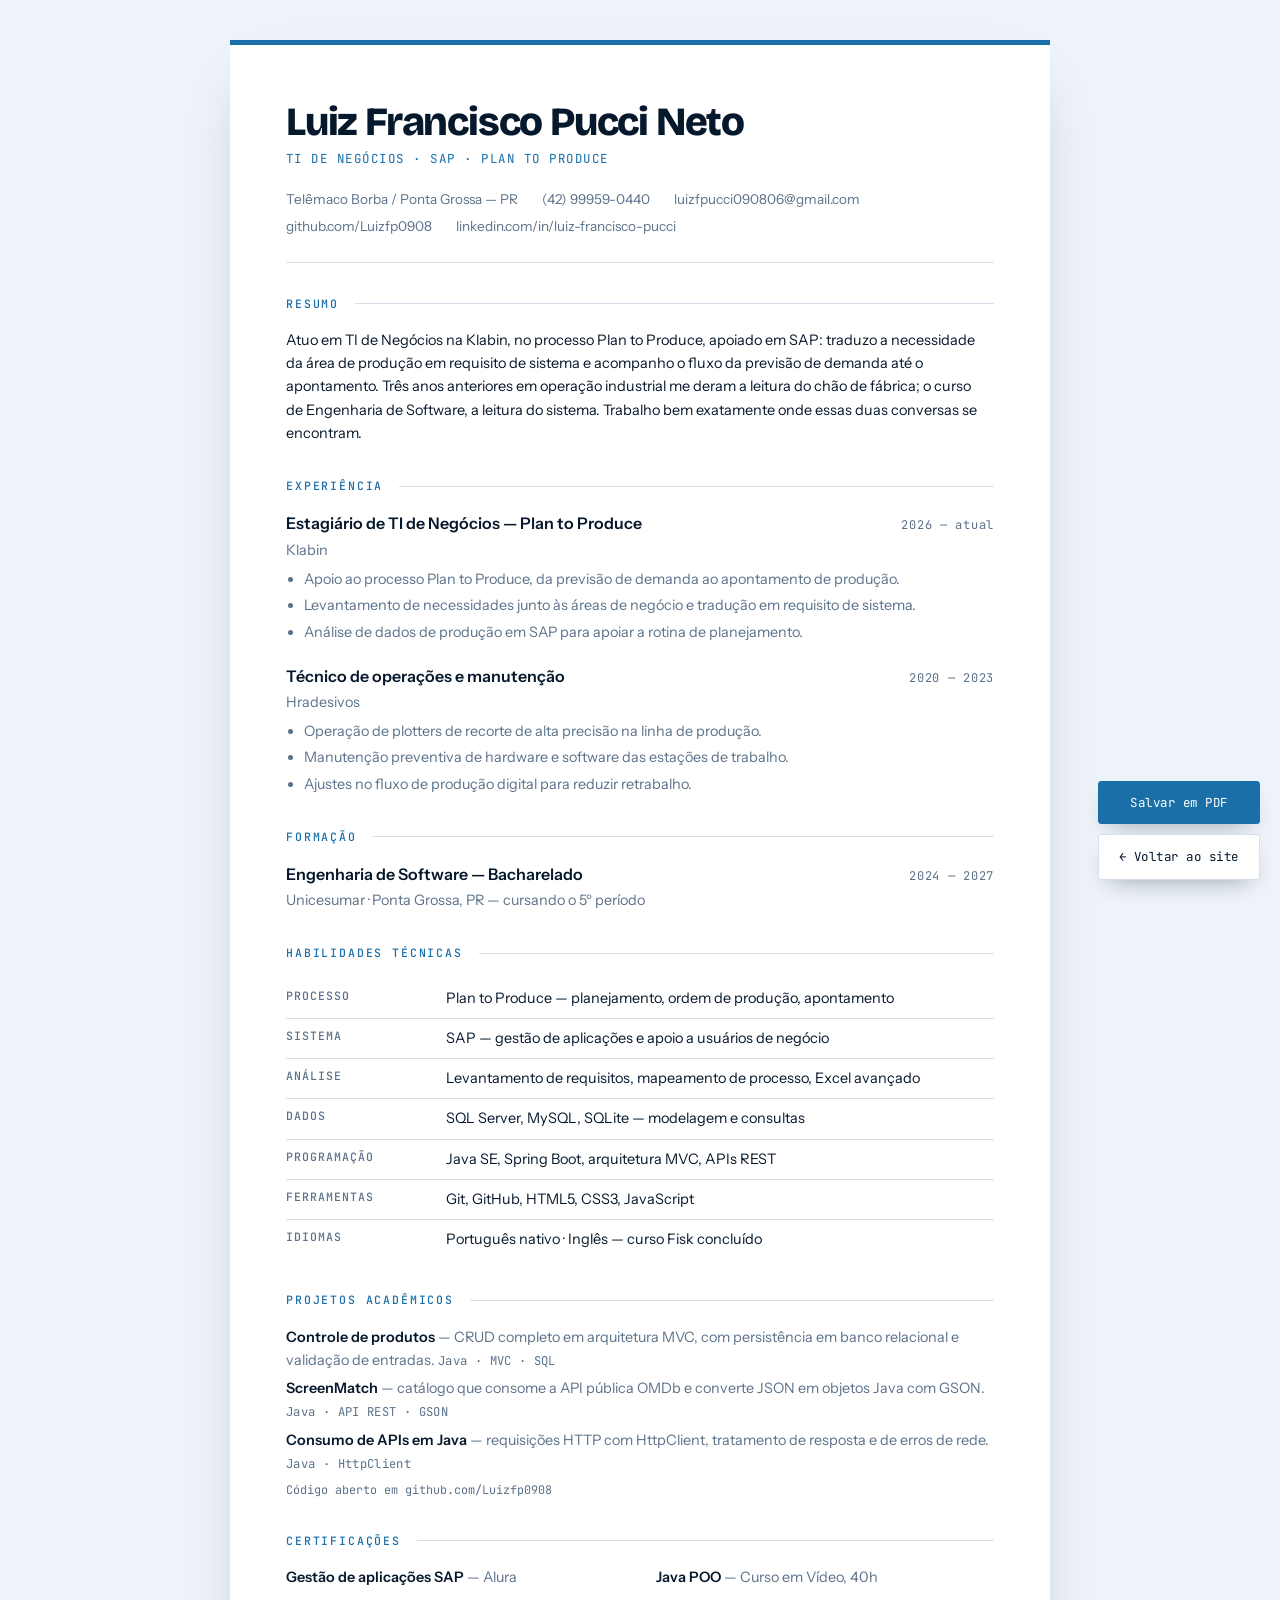
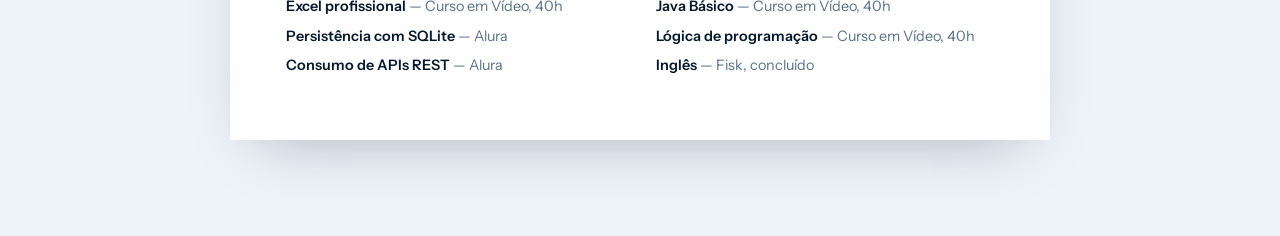
==== commit dd46846b: "Feat : atualizando o site" ====
--- a/Projeto_LuizCurriculo.html
+++ b/Projeto_LuizCurriculo.html
@@ -13,12 +13,12 @@
 
 <style>
   :root{
-    --tinta:#14110F;
-    --cinza:#6B6058;
-    --linha:#DED6CA;
-    --papel:#EDE7DE;
+    --tinta:#06182B;
+    --cinza:#5B7189;
+    --linha:#D5E0EC;
+    --papel:#EEF3F9;
     --folha:#FFFFFF;
-    --ambar:#8F5A16;
+    --ambar:#1A6FA8;
     --f-display:'Bricolage Grotesque','Arial Black',system-ui,sans-serif;
     --f-corpo:'Instrument Sans',system-ui,-apple-system,'Segoe UI',sans-serif;
     --f-mono:'JetBrains Mono',ui-monospace,SFMono-Regular,Consolas,monospace;
@@ -44,7 +44,7 @@
     max-width:820px; margin-inline:auto;
     background:var(--folha);
     padding:clamp(2rem,5vw,3.5rem);
-    box-shadow:0 24px 60px -30px rgba(20,17,15,.4);
+    box-shadow:0 24px 60px -30px rgba(6,24,43,.35);
     border-top:5px solid var(--ambar);
   }
 
@@ -136,9 +136,9 @@
   .acao{
     font-family:var(--f-mono); font-size:.78rem; letter-spacing:.04em;
     text-decoration:none; cursor:pointer;
-    padding:.75rem 1.25rem; border-radius:99px;
+    padding:.75rem 1.25rem; border-radius:3px;
     border:1px solid var(--linha); background:var(--folha); color:var(--tinta);
-    box-shadow:0 10px 24px -12px rgba(20,17,15,.5);
+    box-shadow:0 10px 24px -12px rgba(6,24,43,.45);
     transition:transform .2s ease, background .2s ease, color .2s ease;
   }
   .acao:hover{ transform:translateY(-2px); }
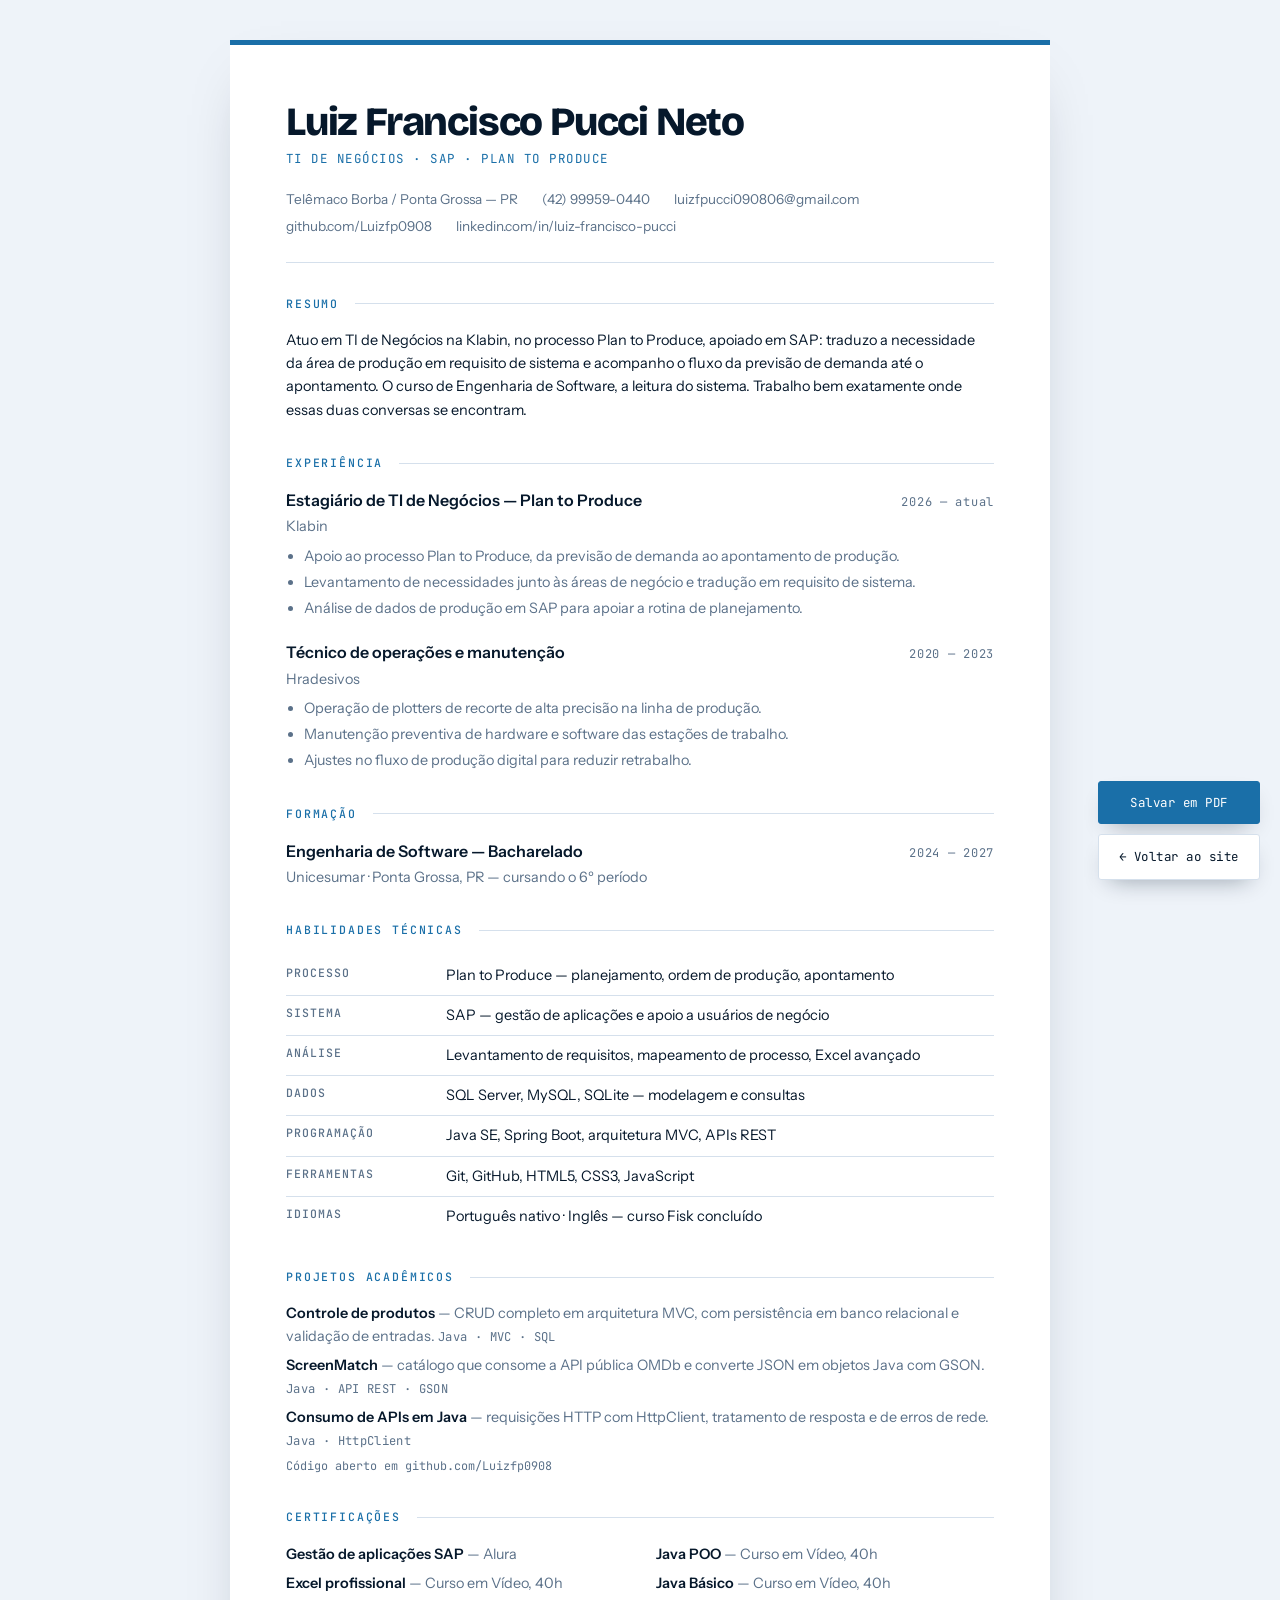
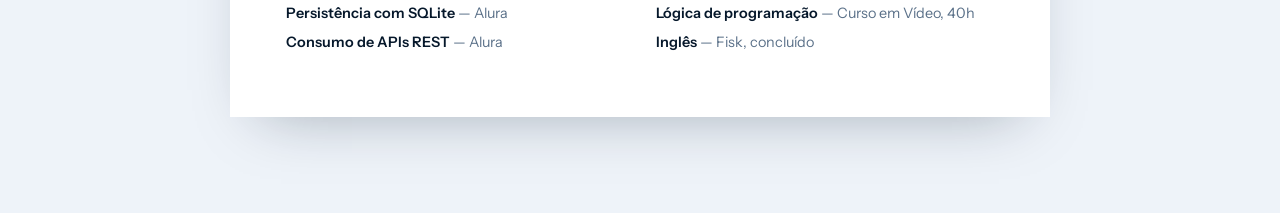
==== commit 77ea4d19: "Update Projeto_LuizCurriculo.html" ====
--- a/Projeto_LuizCurriculo.html
+++ b/Projeto_LuizCurriculo.html
@@ -212,8 +212,7 @@
     <p>
       Atuo em TI de Negócios na Klabin, no processo Plan to Produce, apoiado em SAP: traduzo
       a necessidade da área de produção em requisito de sistema e acompanho o fluxo da previsão
-      de demanda até o apontamento. Três anos anteriores em operação industrial me deram a
-      leitura do chão de fábrica; o curso de Engenharia de Software, a leitura do sistema.
+      de demanda até o apontamento. O curso de Engenharia de Software, a leitura do sistema.
       Trabalho bem exatamente onde essas duas conversas se encontram.
     </p>
   </section>
@@ -256,7 +255,7 @@
         <h3 class="entrada__nome">Engenharia de Software — Bacharelado</h3>
         <span class="entrada__data">2024 — 2027</span>
       </div>
-      <p class="entrada__org">Unicesumar · Ponta Grossa, PR — cursando o 5º período</p>
+      <p class="entrada__org">Unicesumar · Ponta Grossa, PR — cursando o 6º período</p>
     </div>
   </section>
 
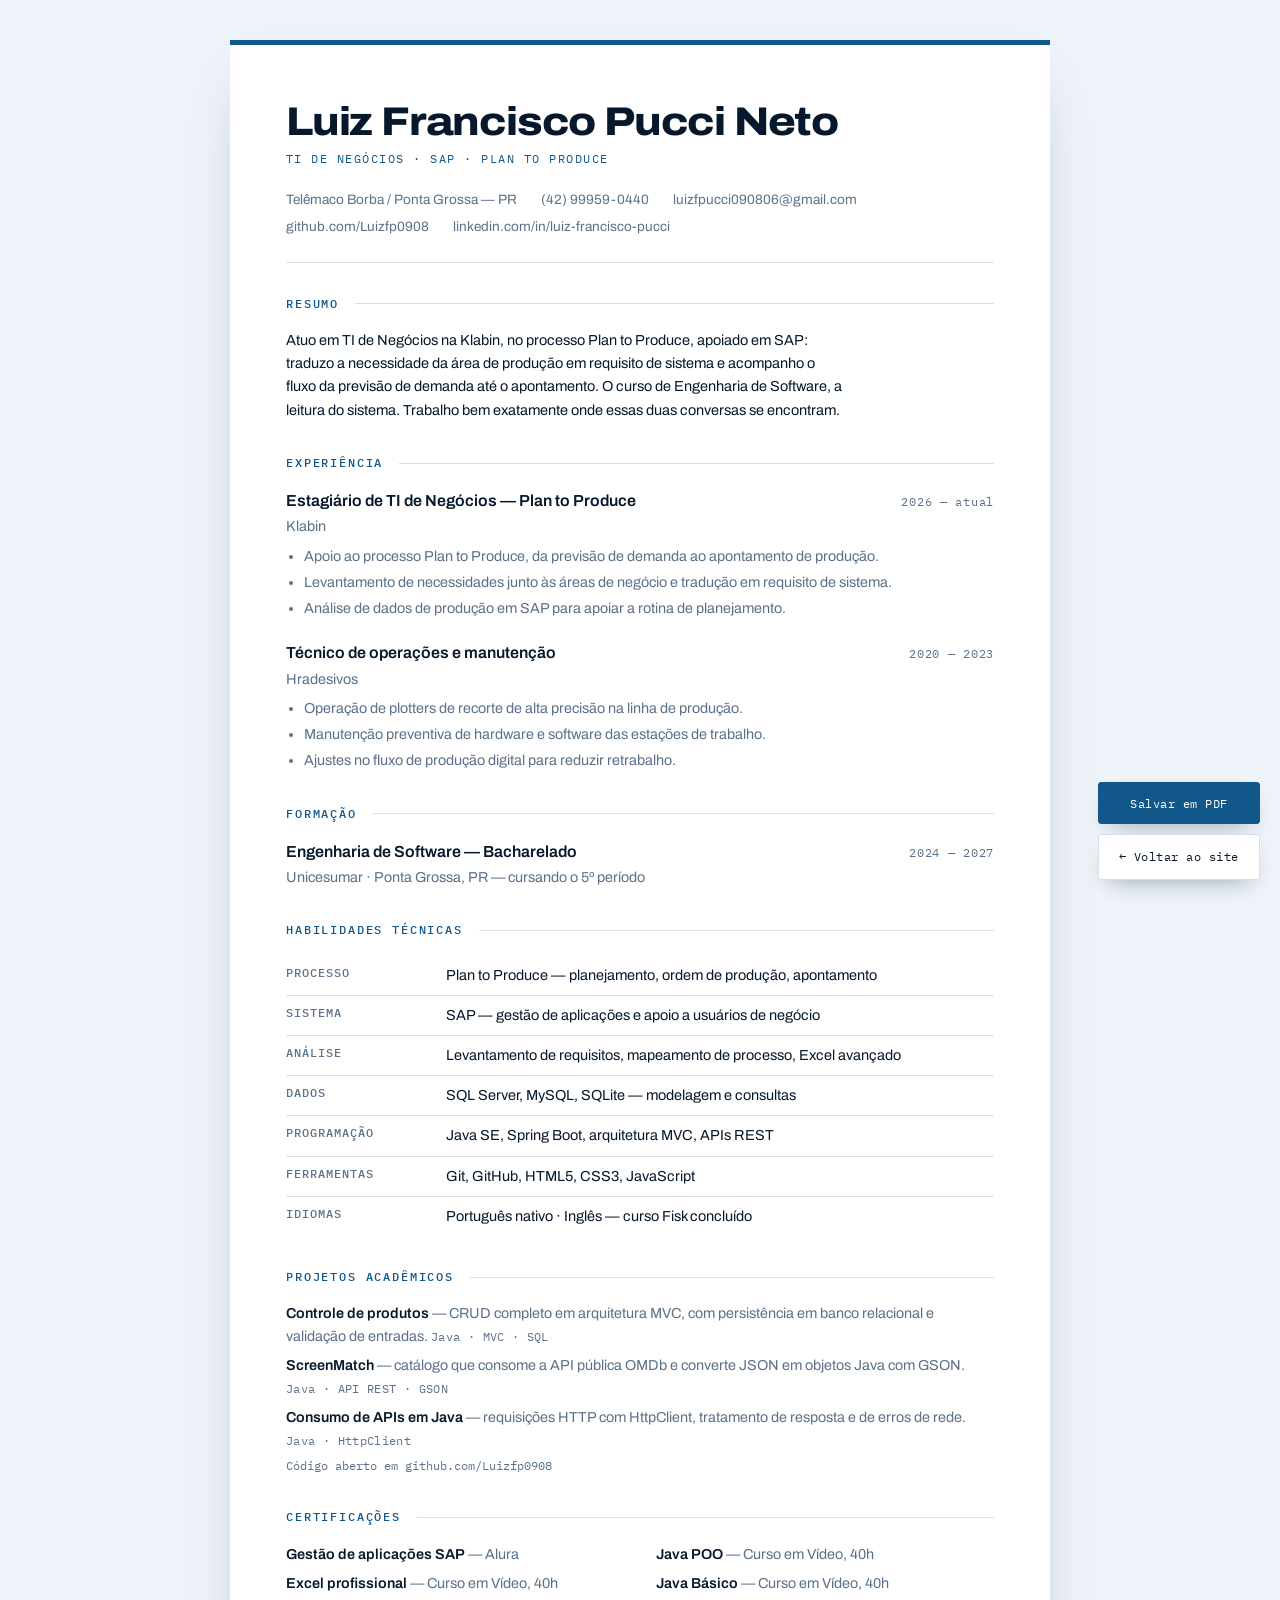
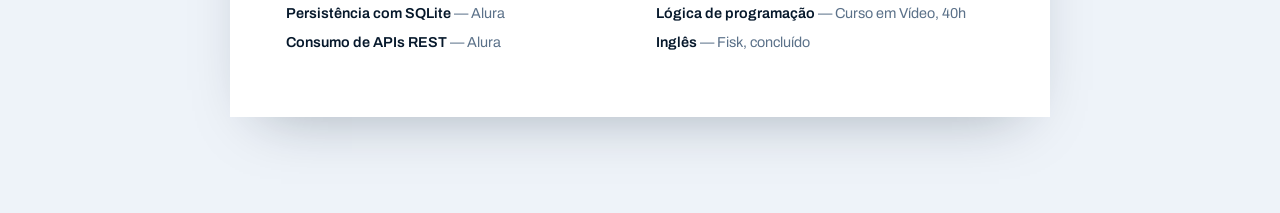
==== commit 3d5a6931: "Feat: atualizando o SIte" ====
--- a/Projeto_LuizCurriculo.html
+++ b/Projeto_LuizCurriculo.html
@@ -9,7 +9,7 @@
 <link rel="icon" href="img/LogoLuiz.ico.ico" sizes="any">
 <link rel="preconnect" href="https://fonts.googleapis.com">
 <link rel="preconnect" href="https://fonts.gstatic.com" crossorigin>
-<link href="https://fonts.googleapis.com/css2?family=Bricolage+Grotesque:wght@700;800&family=Instrument+Sans:wght@400;500;600&family=JetBrains+Mono:wght@400;500&display=swap" rel="stylesheet">
+<link href="https://fonts.googleapis.com/css2?family=Archivo:wdth,wght@62..125,100..900&family=IBM+Plex+Mono:wght@400;500&display=swap" rel="stylesheet">
 
 <style>
   :root{
@@ -18,10 +18,10 @@
     --linha:#D5E0EC;
     --papel:#EEF3F9;
     --folha:#FFFFFF;
-    --ambar:#1A6FA8;
-    --f-display:'Bricolage Grotesque','Arial Black',system-ui,sans-serif;
-    --f-corpo:'Instrument Sans',system-ui,-apple-system,'Segoe UI',sans-serif;
-    --f-mono:'JetBrains Mono',ui-monospace,SFMono-Regular,Consolas,monospace;
+    --ambar:#12578A;
+    --f-display:'Archivo',system-ui,sans-serif;
+    --f-corpo:'Archivo',system-ui,-apple-system,'Segoe UI',sans-serif;
+    --f-mono:'IBM Plex Mono',ui-monospace,SFMono-Regular,Consolas,monospace;
   }
 
   *,*::before,*::after{ box-sizing:border-box; }
@@ -52,7 +52,7 @@
 
   .cabeca{ border-bottom:1px solid var(--linha); padding-bottom:1.5rem; margin-bottom:2rem; }
   .cabeca h1{
-    font-family:var(--f-display); font-weight:800;
+    font-family:var(--f-display); font-weight:800; font-stretch:112%;
     font-size:clamp(1.75rem,5.5vw,2.5rem);
     letter-spacing:-.03em; line-height:1.05;
     margin:0 0 .35rem;
@@ -255,7 +255,7 @@
         <h3 class="entrada__nome">Engenharia de Software — Bacharelado</h3>
         <span class="entrada__data">2024 — 2027</span>
       </div>
-      <p class="entrada__org">Unicesumar · Ponta Grossa, PR — cursando o 6º período</p>
+      <p class="entrada__org">Unicesumar · Ponta Grossa, PR — cursando o 5º período</p>
     </div>
   </section>
 
